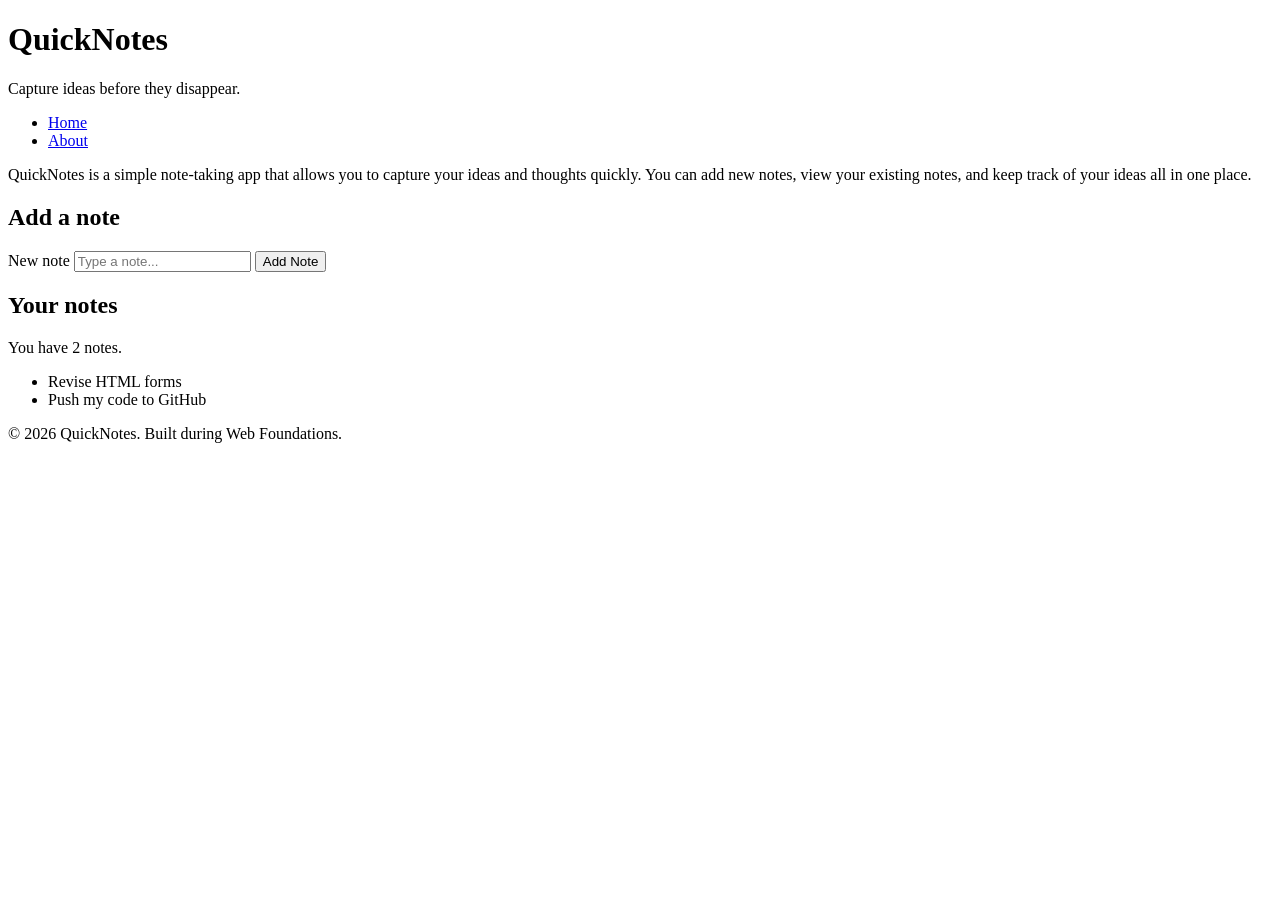
==== day1/index.html @ 369a02a6 "Day 1 Assignment" ====
<!DOCTYPE html>
<html lang="en">
  <head>
    <meta charset="UTF-8" />
    <meta name="viewport" content="width=device-width, initial-scale=1.0" />
    <title>QuickNotes</title>
  </head>
  
  <body>
    <header>
      <h1>QuickNotes</h1>
      <p>Capture ideas before they disappear.</p>
      <nav>
        <ul>
          <li><a href="index.html">Home</a></li>
          <li><a href="about.html">About</a></li>
        </ul>
      </nav>
    </header>
 
    <main>
        <p>QuickNotes is a simple note-taking app that allows you to capture your ideas and thoughts quickly. You can add new notes, view your existing notes, and keep track of your ideas all in one place.</p>
      <section>
        <h2>Add a note</h2>
        <form id="note-form">
          <label for="note-input">New note</label>
          <input type="text" id="note-input" placeholder="Type a note..." />
          <button type="submit">Add Note</button>
        </form>
      </section>
 
      <section>
        <h2>Your notes</h2>
        <p id="note-count">You have 2 notes.</p>
        <ul id="notes-list">
          <li>Revise HTML forms</li>
          <li>Push my code to GitHub</li>
        </ul>
      </section>
    </main>
 
    <footer>
      <p>&copy; 2026 QuickNotes. Built during Web Foundations.</p>
    </footer>
  </body>
</html>
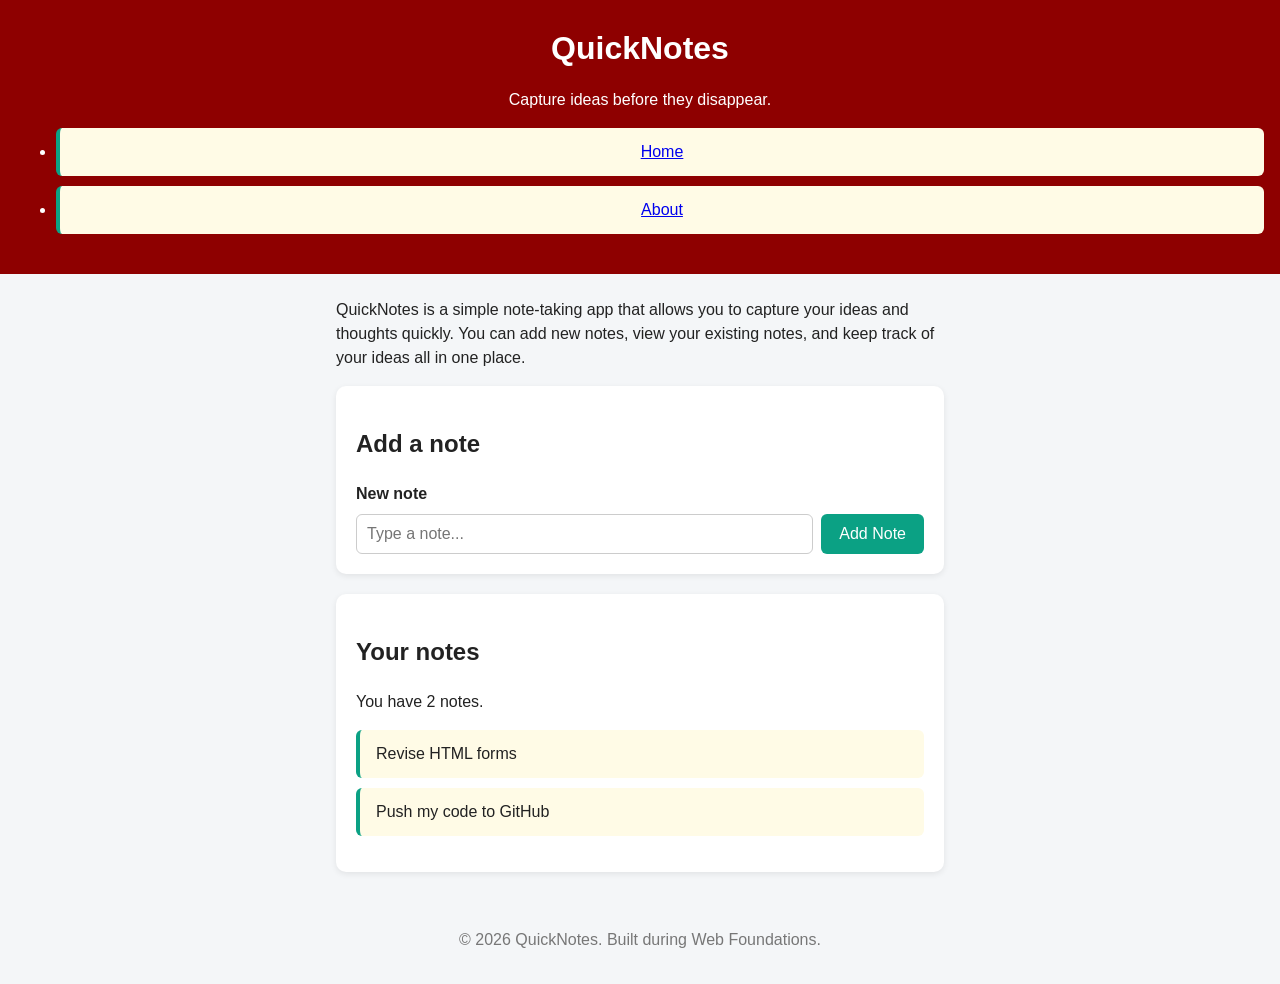
==== commit 0df5f7d7: "Day 3 assignment" ====
--- a/day1/index.html
+++ b/day1/index.html
@@ -4,6 +4,7 @@
     <meta charset="UTF-8" />
     <meta name="viewport" content="width=device-width, initial-scale=1.0" />
     <title>QuickNotes</title>
+    <link rel="stylesheet" href="style.css" />
   </head>
   
   <body>
@@ -12,8 +13,8 @@
       <p>Capture ideas before they disappear.</p>
       <nav>
         <ul>
-          <li><a href="index.html">Home</a></li>
-          <li><a href="about.html">About</a></li>
+          <li class="note"><a href="index.html">Home</a></li>
+          <li class="note"><a href="about.html">About</a></li>
         </ul>
       </nav>
     </header>
@@ -33,8 +34,8 @@
         <h2>Your notes</h2>
         <p id="note-count">You have 2 notes.</p>
         <ul id="notes-list">
-          <li>Revise HTML forms</li>
-          <li>Push my code to GitHub</li>
+          <li class="note">Revise HTML forms</li>
+          <li class="note">Push my code to GitHub</li>
         </ul>
       </section>
     </main>
--- a/day1/style.css
+++ b/day1/style.css
@@ -0,0 +1,103 @@
+/* 1. Reset: predictable sizing and no default body margin */
+*,
+*::before,
+*::after {
+  box-sizing: border-box;
+}
+ 
+body {
+  margin: 0;
+  font-family: "Segoe UI", Arial, sans-serif;
+  background-color: #f4f6f8;
+  color: #222;
+  line-height: 1.5;
+}
+ 
+/* 2. Header */
+header {
+  background-color: #8e0000;
+  color: white;
+  text-align: center;
+  padding: 24px 16px;
+}
+ 
+header h1 {
+  margin: 0;
+}
+ 
+/* 3. Centre the main content and limit its width */
+main {
+  max-width: 640px;
+  margin: 24px auto;   /* auto left/right margins centre a block */
+  padding: 0 16px;
+}
+ 
+section {
+  background: white;
+  padding: 20px;
+  border-radius: 10px;
+  margin-bottom: 20px;
+  box-shadow: 0 2px 6px rgba(0, 0, 0, 0.08);
+}
+ 
+/* 4. Form layout with Flexbox */
+#note-form {
+  display: flex;
+  gap: 8px;
+  flex-wrap: wrap;
+}
+ 
+#note-form label {
+  width: 100%;          /* label on its own line */
+  font-weight: bold;
+}
+ 
+#note-input {
+  flex: 1;
+  padding: 10px;
+  border: 1px solid #ccc;
+  border-radius: 6px;
+  font-size: 1rem;
+}
+ 
+button {
+  background-color: #0ba184;
+  color: white;
+  border: none;
+  padding: 10px 18px;
+  border-radius: 6px;
+  font-size: 1rem;
+  cursor: pointer;
+}
+ 
+button:hover {
+  background-color: #088a70;
+}
+ 
+/* 5. Notes list */
+#notes-list {
+  list-style: none;     /* remove bullet points */
+  padding: 0;
+}
+ 
+.note {
+  background-color: #fffbe6;
+  border-left: 4px solid #0ba184;
+  padding: 12px 16px;
+  margin-bottom: 10px;
+  border-radius: 6px;
+}
+ 
+/* 6. Footer */
+footer {
+  text-align: center;
+  color: #777;
+  padding: 16px;
+}
+ 
+/* 7. Phones */
+@media (max-width: 600px) {
+  #note-form {
+    flex-direction: column;
+  }
+}
